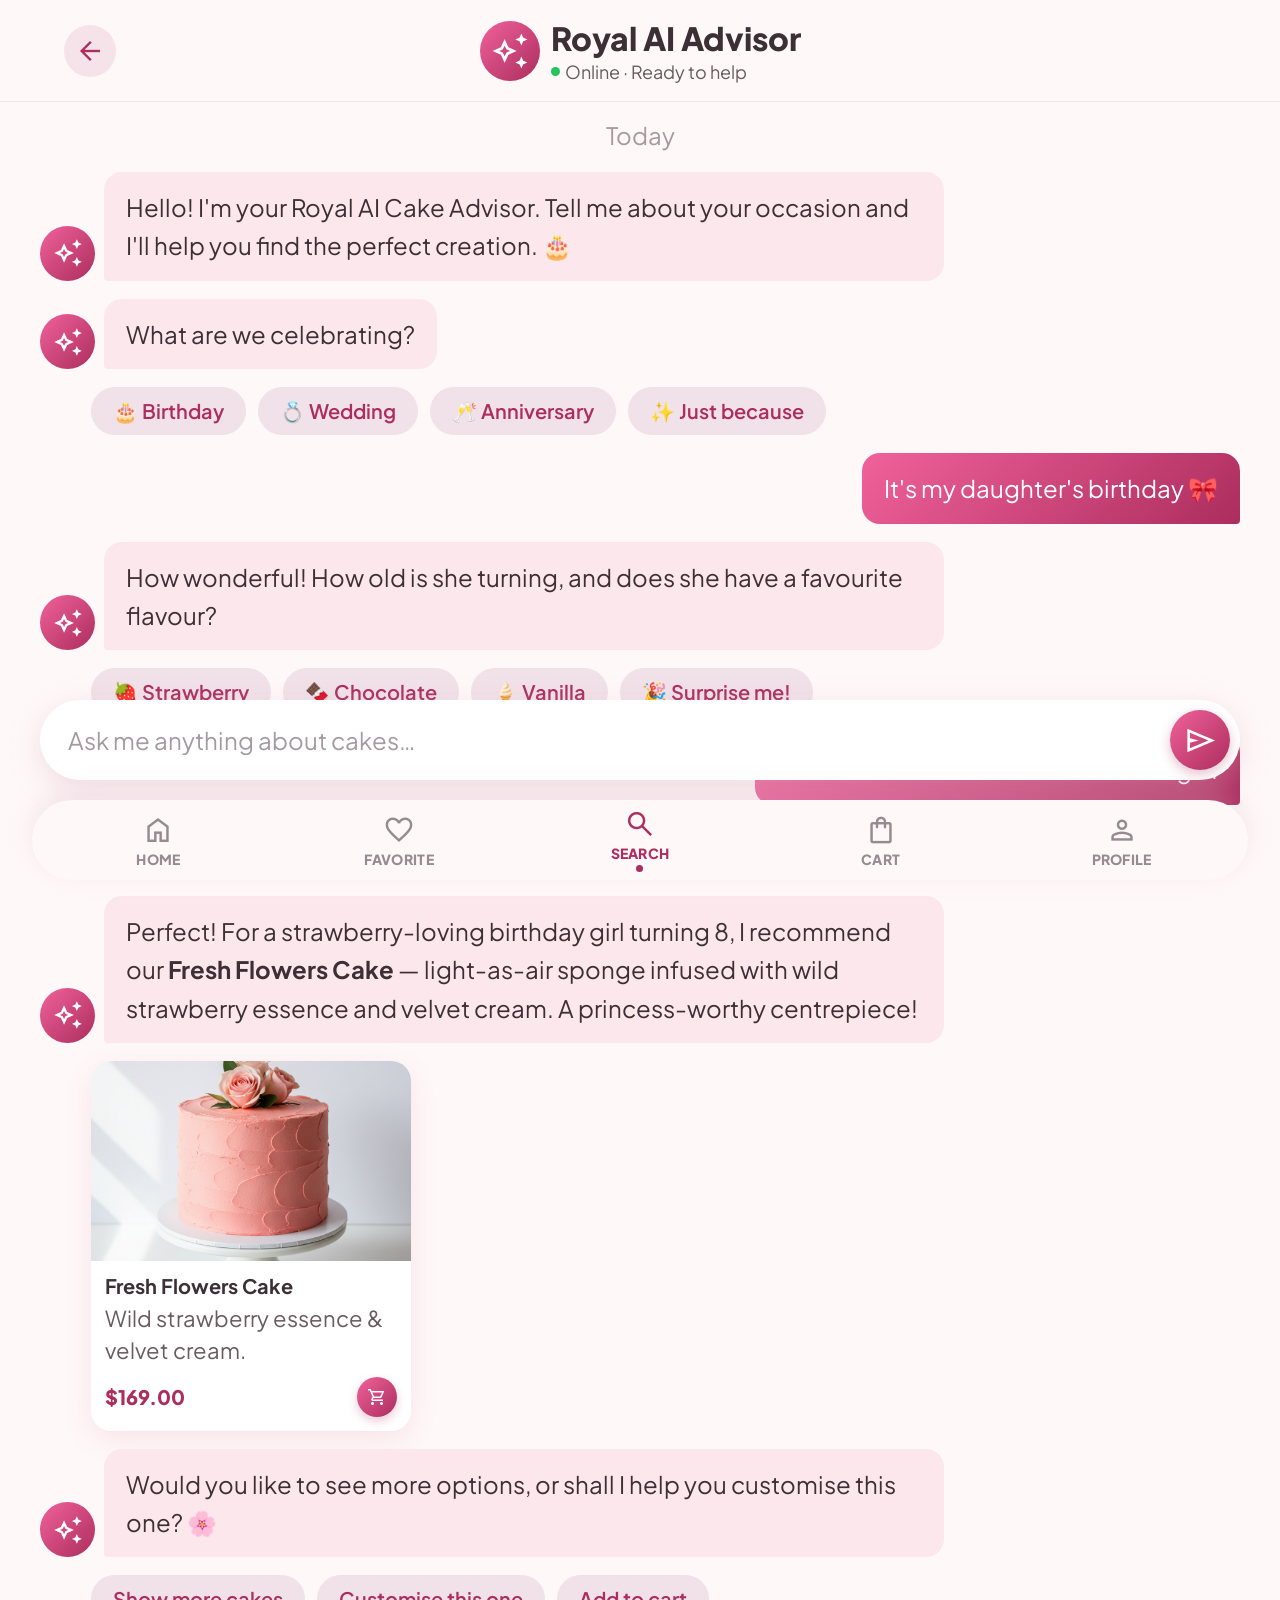
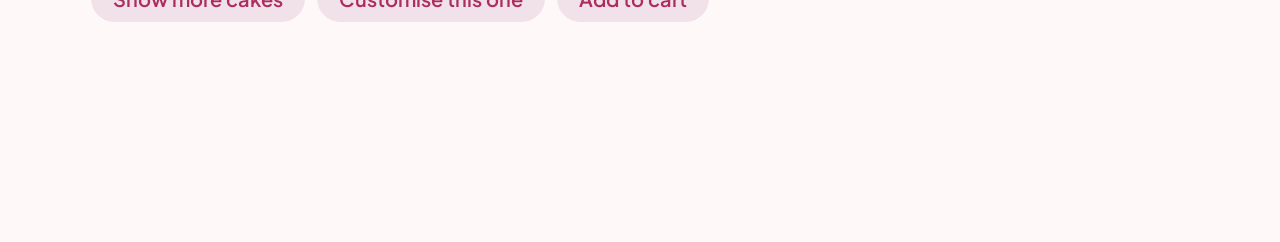
==== AIpage.html @ c8ddb8d3 "AI-page-end" ====
<!DOCTYPE html>
<html lang="en">

<head>
    <meta charset="UTF-8">
    <meta name="viewport" content="width=device-width, initial-scale=1.0">
    <title>AI Cake Advisor – The Cupcake Princess</title>
    <link rel="preconnect" href="https://fonts.googleapis.com">
    <link rel="preconnect" href="https://fonts.gstatic.com" crossorigin>
    <link
        href="https://fonts.googleapis.com/css2?family=Plus+Jakarta+Sans:ital,wght@0,200..800;1,200..800&family=Roboto:ital,wght@0,100..900;1,100..900&display=swap"
        rel="stylesheet">
    <link rel="stylesheet"
        href="https://fonts.googleapis.com/css2?family=Material+Symbols+Outlined:opsz,wght,FILL,GRAD@24,400,0..1,0" />
    <link rel="stylesheet" href="ai-page.css">
    <script src="ai-page.js"></script>
</head>

<body>

    <!-- Header -->
    <div class="ai-header">
        <a href="search-page.html" class="ai-back-btn">
            <span class="material-symbols-outlined">arrow_back</span>
        </a>

        <div class="ai-header-center">
            <div class="ai-header-avatar">
                <span class="material-symbols-outlined">auto_awesome</span>
            </div>
            <div class="ai-header-info">
                <h1>Royal AI Advisor</h1>
                <p><span class="online-dot"></span>Online · Ready to help</p>
            </div>
        </div>

        <div class="ai-header-right"></div>
    </div>

    <!-- Chat Area -->
    <div class="chat-area" id="chatArea">

        <p class="chat-timestamp">Today</p>

        <!-- AI: Greeting -->
        <div class="message ai-message">
            <div class="msg-avatar">
                <span class="material-symbols-outlined">auto_awesome</span>
            </div>
            <div class="message-bubble ai-bubble">
                Hello! I'm your Royal AI Cake Advisor. Tell me about your occasion and I'll help you find the perfect
                creation. 🎂
            </div>
        </div>

        <!-- AI: Occasion question -->
        <div class="message ai-message">
            <div class="msg-avatar">
                <span class="material-symbols-outlined">auto_awesome</span>
            </div>
            <div class="message-bubble ai-bubble">
                What are we celebrating?
            </div>
        </div>

        <!-- Occasion chips -->
        <div class="suggestion-chips">
            <button class="chip" type="button">🎂 Birthday</button>
            <button class="chip" type="button">💍 Wedding</button>
            <button class="chip" type="button">🥂 Anniversary</button>
            <button class="chip" type="button">✨ Just because</button>
        </div>

        <!-- User: reply -->
        <div class="message user-message">
            <div class="message-bubble user-bubble">
                It's my daughter's birthday 🎀
            </div>
        </div>

        <!-- AI: follow-up -->
        <div class="message ai-message">
            <div class="msg-avatar">
                <span class="material-symbols-outlined">auto_awesome</span>
            </div>
            <div class="message-bubble ai-bubble">
                How wonderful! How old is she turning, and does she have a favourite flavour?
            </div>
        </div>

        <!-- Flavour chips -->
        <div class="suggestion-chips">
            <button class="chip" type="button">🍓 Strawberry</button>
            <button class="chip" type="button">🍫 Chocolate</button>
            <button class="chip" type="button">🍦 Vanilla</button>
            <button class="chip" type="button">🎉 Surprise me!</button>
        </div>

        <!-- User: reply -->
        <div class="message user-message">
            <div class="message-bubble user-bubble">
                She loves strawberries! She's turning 8.
            </div>
        </div>

        <!-- AI: typing indicator -->
        <div class="typing-wrap">
            <div class="msg-avatar">
                <span class="material-symbols-outlined">auto_awesome</span>
            </div>
            <div class="typing-bubble">
                <span class="typing-dot"></span>
                <span class="typing-dot"></span>
                <span class="typing-dot"></span>
            </div>
        </div>

        <!-- AI: recommendation text -->
        <div class="message ai-message">
            <div class="msg-avatar">
                <span class="material-symbols-outlined">auto_awesome</span>
            </div>
            <div class="message-bubble ai-bubble">
                Perfect! For a strawberry-loving birthday girl turning 8, I recommend our <strong>Fresh Flowers
                    Cake</strong> — light-as-air sponge infused with wild strawberry essence and velvet cream. A
                princess-worthy centrepiece!
            </div>
        </div>

        <!-- Product recommendation card -->
        <div class="rec-wrap">
            <a href="#" class="product-rec">
                <img src="Image/Fresh Flowers Cake.png" alt="Fresh Flowers Cake">
                <div class="product-rec-info">
                    <h3>Fresh Flowers Cake</h3>
                    <p>Wild strawberry essence & velvet cream.</p>
                    <div class="product-rec-footer">
                        <span class="product-rec-price">$169.00</span>
                        <button class="rec-add-btn" type="button" onclick="event.preventDefault()">
                            <span class="material-symbols-outlined">shopping_cart</span>
                        </button>
                    </div>
                </div>
            </a>
        </div>

        <!-- AI: close -->
        <div class="message ai-message">
            <div class="msg-avatar">
                <span class="material-symbols-outlined">auto_awesome</span>
            </div>
            <div class="message-bubble ai-bubble">
                Would you like to see more options, or shall I help you customise this one? 🌸
            </div>
        </div>

        <!-- More options chips -->
        <div class="suggestion-chips">
            <button class="chip" type="button">Show more cakes</button>
            <button class="chip" type="button">Customise this one</button>
            <button class="chip" type="button">Add to cart</button>
        </div>

    </div>

    <!-- Chat Input Bar -->
    <div class="chat-input-wrap">
        <div class="chat-input-bar">
            <input type="text" id="chatInput" placeholder="Ask me anything about cakes…">
            <button class="send-btn" type="button" id="sendBtn">
                <span class="material-symbols-outlined">send</span>
            </button>
        </div>
    </div>

    <!-- Bottom Nav -->
    <nav class="bottom_bar">
        <a href="homepage.html" class="bottom-bar-item interactive-bar">
            <span class="material-symbols-outlined">home</span>
            <p>HOME</p>
        </a>

        <a href="fav-page.html" class="bottom-bar-item interactive-bar">
            <span class="material-symbols-outlined">favorite</span>
            <p>FAVORITE</p>
        </a>

        <a href="search-page.html" class="bottom-bar-item interactive-bar active">
            <span class="material-symbols-outlined">search</span>
            <p>SEARCH</p>
            <span class="bar-dot"></span>
        </a>

        <a href="cart-page.html" class="bottom-bar-item interactive-bar">
            <span class="material-symbols-outlined">shopping_bag</span>
            <p>CART</p>
        </a>

        <a href="pro.html" class="bottom-bar-item interactive-bar">
            <span class="material-symbols-outlined">person</span>
            <p>PROFILE</p>
        </a>
    </nav>

</body>

</html>
---- ai-page.css ----
:root {
    --bg-main: #FFF8F8;
    --pink-main: #AC2D5E;
    --pink-bright: #f0629a;
    --text-dark: #3C2F35;
    --text-muted: #6A5B61;
    --nav-muted: #968b90;
    --font-main: "Plus Jakarta Sans", sans-serif;
    --font-title: "Segoe UI", Tahoma, Geneva, Verdana, sans-serif;
}

* {
    box-sizing: border-box;
}

html,
body {
    width: 100%;
    margin: 0;
    padding: 0;
    overflow-x: hidden;
    background-color: var(--bg-main);
    font-family: var(--font-main);
}

/* ============================= */
/* HEADER */
/* ============================= */

.ai-header {
    position: fixed;
    top: 0;
    left: 0;
    right: 0;
    z-index: 100;
    background-color: #FFF8F8;
    padding: 14px 20px;
    display: flex;
    align-items: center;
    justify-content: space-between;
    border-bottom: 1.5px solid #F6E3EA;
}

.ai-back-btn {
    width: 38px;
    height: 38px;
    border-radius: 50%;
    background-color: #F6E3EA;
    display: flex;
    align-items: center;
    justify-content: center;
    text-decoration: none;
    flex-shrink: 0;
    transition: background-color 0.18s ease;
}

.ai-back-btn:hover {
    background-color: #ecd4de;
}

.ai-back-btn .material-symbols-outlined {
    font-size: 20px;
    color: #AC2D5E;
}

.ai-header-center {
    display: flex;
    align-items: center;
    gap: 11px;
}

.ai-header-avatar {
    width: 40px;
    height: 40px;
    border-radius: 50%;
    background: linear-gradient(135deg, #f0629a, #AC2D5E);
    display: flex;
    align-items: center;
    justify-content: center;
    flex-shrink: 0;
}

.ai-header-avatar .material-symbols-outlined {
    font-size: 20px;
    color: white;
}

.ai-header-info h1 {
    margin: 0;
    font-size: 15px;
    font-weight: 800;
    color: #3C2F35;
    font-family: var(--font-main);
}

.ai-header-info p {
    margin: 2px 0 0;
    font-size: 11px;
    color: #6A5B61;
    display: flex;
    align-items: center;
    gap: 5px;
}

.online-dot {
    width: 7px;
    height: 7px;
    border-radius: 50%;
    background-color: #22c55e;
    flex-shrink: 0;
    display: inline-block;
}

.ai-header-right {
    width: 38px;
}

/* ============================= */
/* CHAT AREA */
/* ============================= */

.chat-area {
    padding: 92px 18px 220px;
    display: flex;
    flex-direction: column;
    gap: 14px;
}

.message {
    display: flex;
    align-items: flex-end;
    gap: 9px;
}

.ai-message {
    justify-content: flex-start;
}

.user-message {
    justify-content: flex-end;
}

.msg-avatar {
    width: 30px;
    height: 30px;
    border-radius: 50%;
    background: linear-gradient(135deg, #f0629a, #AC2D5E);
    display: flex;
    align-items: center;
    justify-content: center;
    flex-shrink: 0;
    align-self: flex-end;
}

.msg-avatar .material-symbols-outlined {
    font-size: 15px;
    color: white;
}

.message-bubble {
    max-width: 76%;
    padding: 12px 16px;
    font-size: 14px;
    line-height: 1.6;
}

.ai-bubble {
    background-color: #fbe7ec;
    color: #3C2F35;
    border-radius: 18px 18px 18px 4px;
}

.user-bubble {
    background: linear-gradient(135deg, #f0629a, #AC2D5E);
    color: white;
    border-radius: 18px 18px 4px 18px;
}

/* ============================= */
/* SUGGESTION CHIPS */
/* ============================= */

.suggestion-chips {
    display: flex;
    flex-wrap: wrap;
    gap: 9px;
    padding-left: 39px;
}

.chip {
    border: none;
    cursor: pointer;
    background-color: #F1E1E8;
    color: #AC2D5E;
    border-radius: 999px;
    padding: 8px 16px;
    font-size: 13px;
    font-weight: 600;
    font-family: var(--font-main);
    transition: background-color 0.18s ease, transform 0.18s ease;
}

.chip:hover {
    background-color: #e8d0da;
    transform: translateY(-1px);
}

.chip:active {
    transform: scale(0.96);
}

/* ============================= */
/* TIMESTAMP */
/* ============================= */

.chat-timestamp {
    text-align: center;
    font-size: 11px;
    color: #a49aa0;
    margin: 4px 0;
}

/* ============================= */
/* PRODUCT RECOMMENDATION CARD */
/* ============================= */

.rec-wrap {
    padding-left: 39px;
}

.product-rec {
    background-color: white;
    border-radius: 20px;
    overflow: hidden;
    box-shadow: 0 8px 28px rgba(172, 45, 94, 0.1);
    text-decoration: none;
    color: inherit;
    display: block;
    max-width: 240px;
    transition: transform 0.2s ease, box-shadow 0.2s ease;
}

.product-rec:hover {
    transform: translateY(-3px);
    box-shadow: 0 14px 36px rgba(172, 45, 94, 0.16);
}

.product-rec img {
    width: 100%;
    height: 150px;
    object-fit: cover;
    display: block;
}

.product-rec-info {
    padding: 12px 14px 14px;
}

.product-rec-info h3 {
    margin: 0 0 5px;
    font-size: 14px;
    font-weight: 700;
    color: #3C2F35;
    font-family: var(--font-main);
}

.product-rec-info p {
    margin: 0 0 10px;
    font-size: 12px;
    color: #6A5B61;
    line-height: 1.45;
}

.product-rec-footer {
    display: flex;
    align-items: center;
    justify-content: space-between;
}

.product-rec-price {
    color: #AC2D5E;
    font-size: 16px;
    font-weight: 800;
    font-family: var(--font-main);
}

.rec-add-btn {
    width: 32px;
    height: 32px;
    border-radius: 50%;
    border: none;
    background: linear-gradient(135deg, #f0629a, #AC2D5E);
    cursor: pointer;
    display: flex;
    align-items: center;
    justify-content: center;
    box-shadow: 0 4px 10px rgba(172, 45, 94, 0.25);
}

.rec-add-btn .material-symbols-outlined {
    font-size: 16px;
    color: white;
}

/* ============================= */
/* TYPING INDICATOR */
/* ============================= */

.typing-wrap {
    display: flex;
    align-items: flex-end;
    gap: 9px;
}

.typing-bubble {
    background-color: #fbe7ec;
    border-radius: 18px 18px 18px 4px;
    padding: 14px 18px;
    display: flex;
    align-items: center;
    gap: 5px;
}

.typing-dot {
    width: 7px;
    height: 7px;
    border-radius: 50%;
    background-color: #AC2D5E;
    opacity: 0.5;
    animation: typingBounce 1.3s infinite ease-in-out;
}

.typing-dot:nth-child(2) {
    animation-delay: 0.18s;
}

.typing-dot:nth-child(3) {
    animation-delay: 0.36s;
}

@keyframes typingBounce {

    0%,
    60%,
    100% {
        transform: translateY(0);
        opacity: 0.5;
    }

    30% {
        transform: translateY(-5px);
        opacity: 1;
    }
}

/* ============================= */
/* CHAT INPUT BAR */
/* ============================= */

.chat-input-wrap {
    position: fixed;
    bottom: 96px;
    left: 0;
    right: 0;
    padding: 0 18px;
    z-index: 500;
}

.chat-input-bar {
    background-color: white;
    border-radius: 50px;
    box-shadow: 0 8px 28px rgba(217, 179, 196, 0.38);
    display: flex;
    align-items: center;
    padding: 7px 7px 7px 18px;
    gap: 10px;
}

.chat-input-bar input {
    flex: 1;
    border: none;
    outline: none;
    background: transparent;
    font-size: 14px;
    font-family: var(--font-main);
    color: #3C2F35;
}

.chat-input-bar input::placeholder {
    color: #a49aa0;
}

.send-btn {
    width: 38px;
    height: 38px;
    border-radius: 50%;
    border: none;
    background: linear-gradient(135deg, #f0629a, #AC2D5E);
    cursor: pointer;
    display: flex;
    align-items: center;
    justify-content: center;
    flex-shrink: 0;
    box-shadow: 0 4px 12px rgba(172, 45, 94, 0.3);
    transition: transform 0.18s ease;
}

.send-btn:hover {
    transform: scale(1.08);
}

.send-btn:active {
    transform: scale(0.92);
}

.send-btn .material-symbols-outlined {
    font-size: 18px;
    color: white;
}

/* ============================= */
/* BOTTOM NAV */
/* ============================= */

.bottom_bar {
    position: fixed;
    left: 50%;
    bottom: 20px;
    transform: translateX(-50%);
    width: 95%;
    height: 64px;
    background-color: #FFF8F8;
    border-radius: 60px;
    box-shadow: 0 -8px 24px rgba(217, 179, 196, 0.28);
    display: flex;
    justify-content: space-around;
    align-items: center;
    padding: 6px;
    z-index: 1000;
}

.bottom-bar-item {
    flex: 1;
    min-width: 0;
    border: none;
    background: transparent;
    cursor: pointer;
    text-decoration: none;
    display: flex;
    flex-direction: column;
    align-items: center;
    justify-content: center;
    position: relative;
}

.bottom-bar-item .material-symbols-outlined {
    font-size: 22px;
    color: #968b90;
    line-height: 1;
}

.bottom-bar-item p {
    margin: 4px 0 0;
    font-size: 8px;
    font-weight: 800;
    letter-spacing: 0.3px;
    color: #968b90;
    white-space: nowrap;
    line-height: 1;
}

.bar-dot {
    width: 4px;
    height: 4px;
    border-radius: 50%;
    background-color: #AC2D5E;
    display: block;
    margin-top: 4px;
}

.interactive-bar {
    transition: all 0.18s ease;
    text-decoration: none;
}

.interactive-bar:hover {
    transform: translateY(-1px);
}

.interactive-bar:active {
    transform: scale(0.96);
}

.bottom-bar-item.active .material-symbols-outlined,
.bottom-bar-item.active p {
    color: #AC2D5E;
}

/* ============================= */
/* DESKTOP */
/* ============================= */

@media (min-width: 1000px) {
    .ai-header {
        padding: 18px 5%;
    }

    .ai-back-btn {
        width: 52px;
        height: 52px;
    }

    .ai-back-btn .material-symbols-outlined {
        font-size: 30px;
    }

    .ai-header-avatar {
        width: 60px;
        height: 60px;
    }

    .ai-header-avatar .material-symbols-outlined {
        font-size: 38px;
    }

    .ai-header-info h1 {
        font-size: 32px;
    }

    .ai-header-info p {
        font-size: 18px;
    }

    .online-dot {
        width: 9px;
        height: 9px;
    }

    .ai-header-right {
        width: 52px;
    }

    .chat-area {
        max-width: 1440px;
        margin: 0 auto;
        padding: 116px 40px 220px;
        gap: 18px;
    }

    .msg-avatar {
        width: 55px;
        height: 55px;
    }

    .msg-avatar .material-symbols-outlined {
        font-size: 30px;
    }

    .message-bubble {
        font-size: 24px;
        padding: 16px 22px;
        max-width: 70%;
    }

    .suggestion-chips {
        padding-left: 51px;
        gap: 12px;
    }

    .chip {
        font-size: 20px;
        padding: 11px 22px;
    }

    .rec-wrap {
        padding-left: 51px;
    }

    .product-rec {
        max-width: 320px;
    }

    .product-rec img {
        height: 200px;
    }

    .product-rec-info h3 {
        font-size: 20px;
    }

    .product-rec-info p {
        font-size: 22px;
    }

    .product-rec-price {
        font-size: 20px;
    }

    .rec-add-btn {
        width: 40px;
        height: 40px;
    }

    .rec-add-btn .material-symbols-outlined {
        font-size: 20px;
    }

    .chat-timestamp {
        font-size: 24px;
    }

    .chat-input-wrap {
        bottom: 120px;
        max-width: 1400px;
        left: 50%;
        right: auto;
        transform: translateX(-50%);
        width: 100%;
        padding: 0 40px;
    }

    .chat-input-bar {
        padding: 10px 10px 10px 26px;
    }

    .chat-input-bar input {
        font-size: 24px;
    }

    .send-btn {
        width: 60px;
        height: 60px;
    }

    .send-btn .material-symbols-outlined {
        font-size: 35px;
    }

    .bottom_bar {
        height: 80px;
    }

    .bottom-bar-item .material-symbols-outlined {
        font-size: 32px;
    }

    .bottom-bar-item p {
        font-size: 14px;
        margin-top: 6px;
    }

    .bar-dot {
        width: 7px;
        height: 7px;
        margin-top: 5px;
    }
}
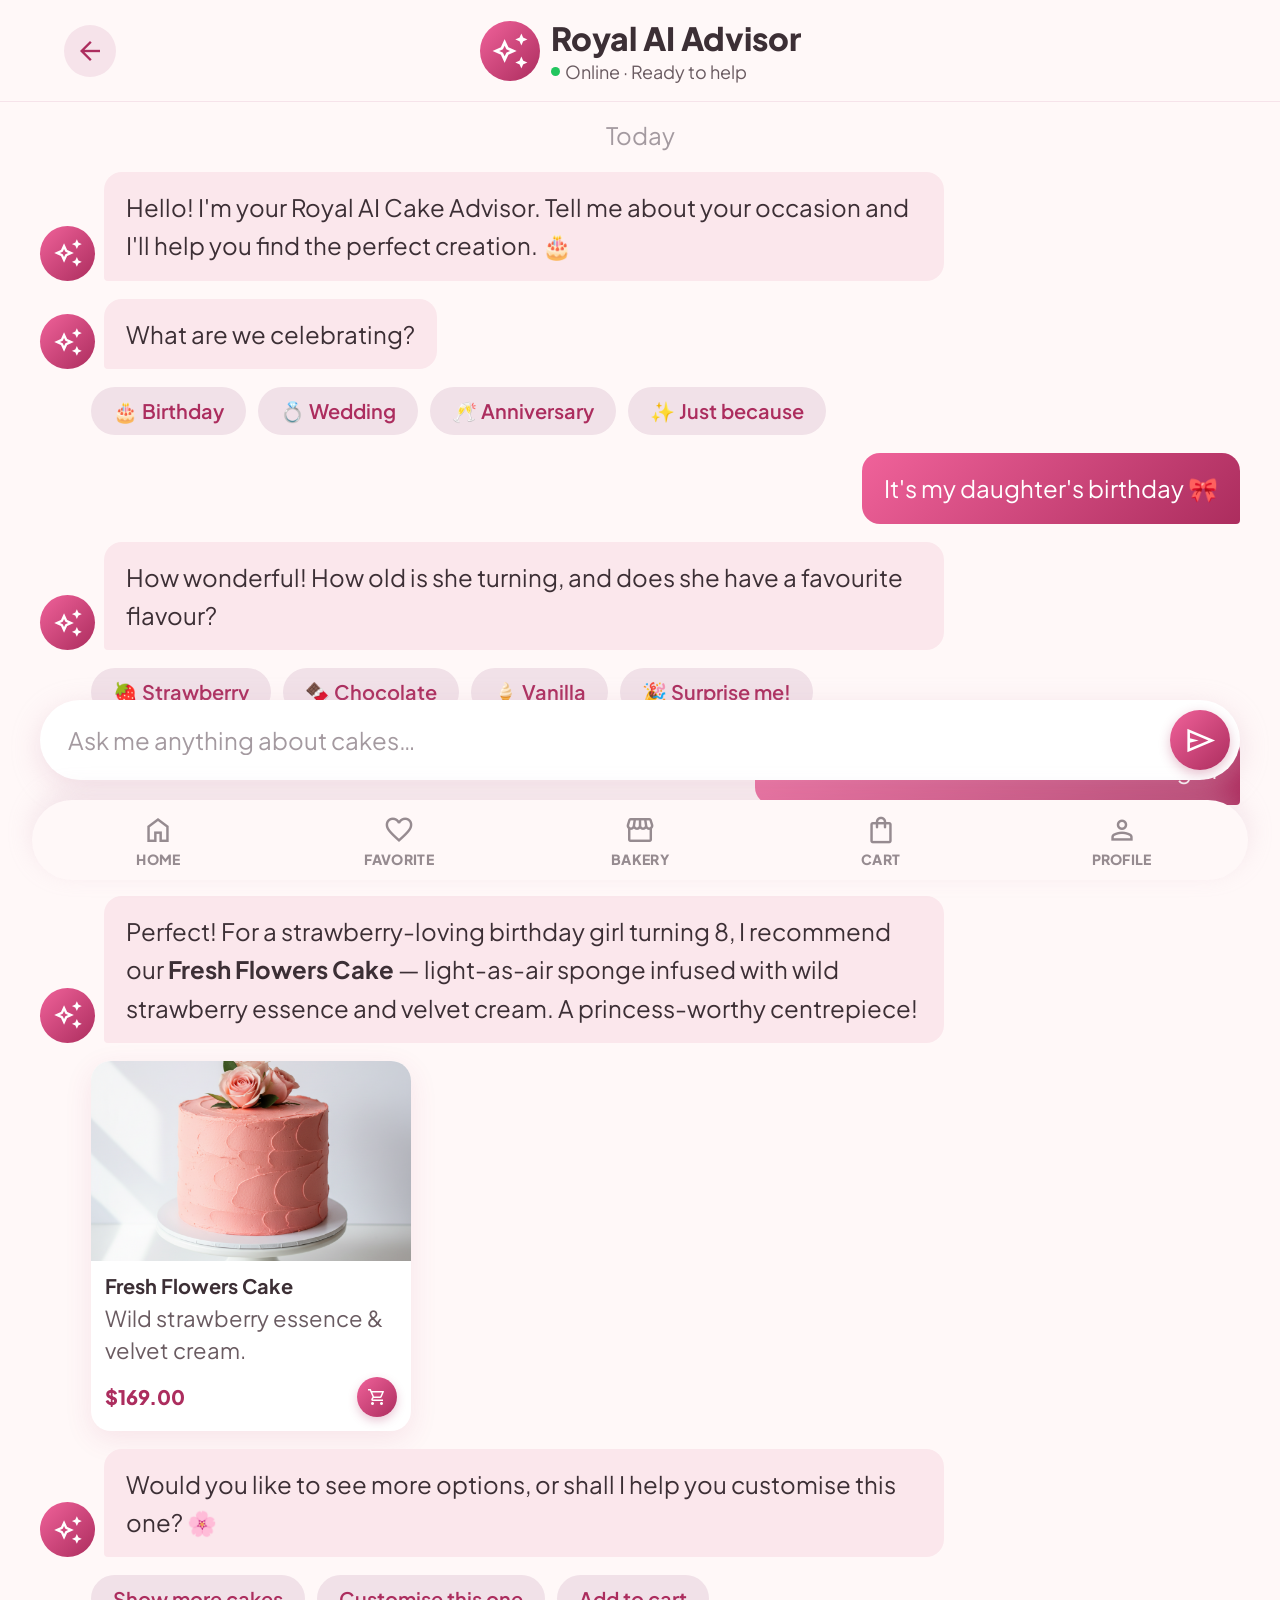
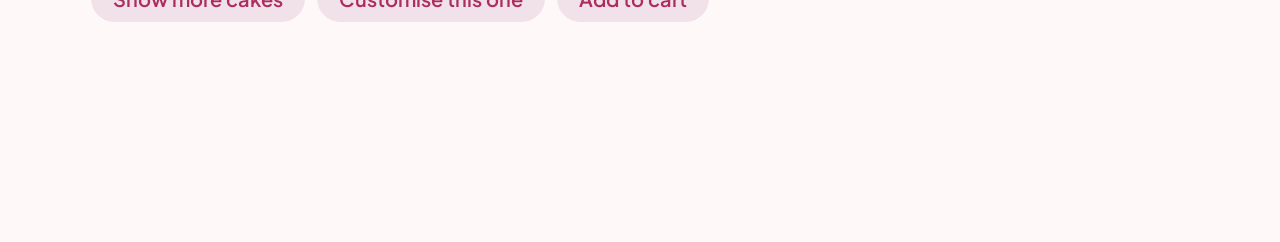
==== commit e274d68a: "productlist(html&css)" ====
--- a/AIpage.html
+++ b/AIpage.html
@@ -185,10 +185,9 @@
             <p>FAVORITE</p>
         </a>
 
-        <a href="search-page.html" class="bottom-bar-item interactive-bar active">
-            <span class="material-symbols-outlined">search</span>
-            <p>SEARCH</p>
-            <span class="bar-dot"></span>
+        <a href="productlist.html" class="bottom-bar-item interactive-bar">
+            <span class="material-symbols-outlined">storefront</span>
+            <p>BAKERY</p>
         </a>
 
         <a href="cart-page.html" class="bottom-bar-item interactive-bar">
--- a/ai-page.css
+++ b/ai-page.css
@@ -51,7 +51,6 @@
     justify-content: center;
     text-decoration: none;
     flex-shrink: 0;
-    transition: background-color 0.18s ease;
 }
 
 .ai-back-btn:hover {
@@ -77,7 +76,6 @@
     display: flex;
     align-items: center;
     justify-content: center;
-    flex-shrink: 0;
 }
 
 .ai-header-avatar .material-symbols-outlined {
@@ -353,9 +351,6 @@
     }
 }
 
-/* ============================= */
-/* CHAT INPUT BAR */
-/* ============================= */
 
 .chat-input-wrap {
     position: fixed;
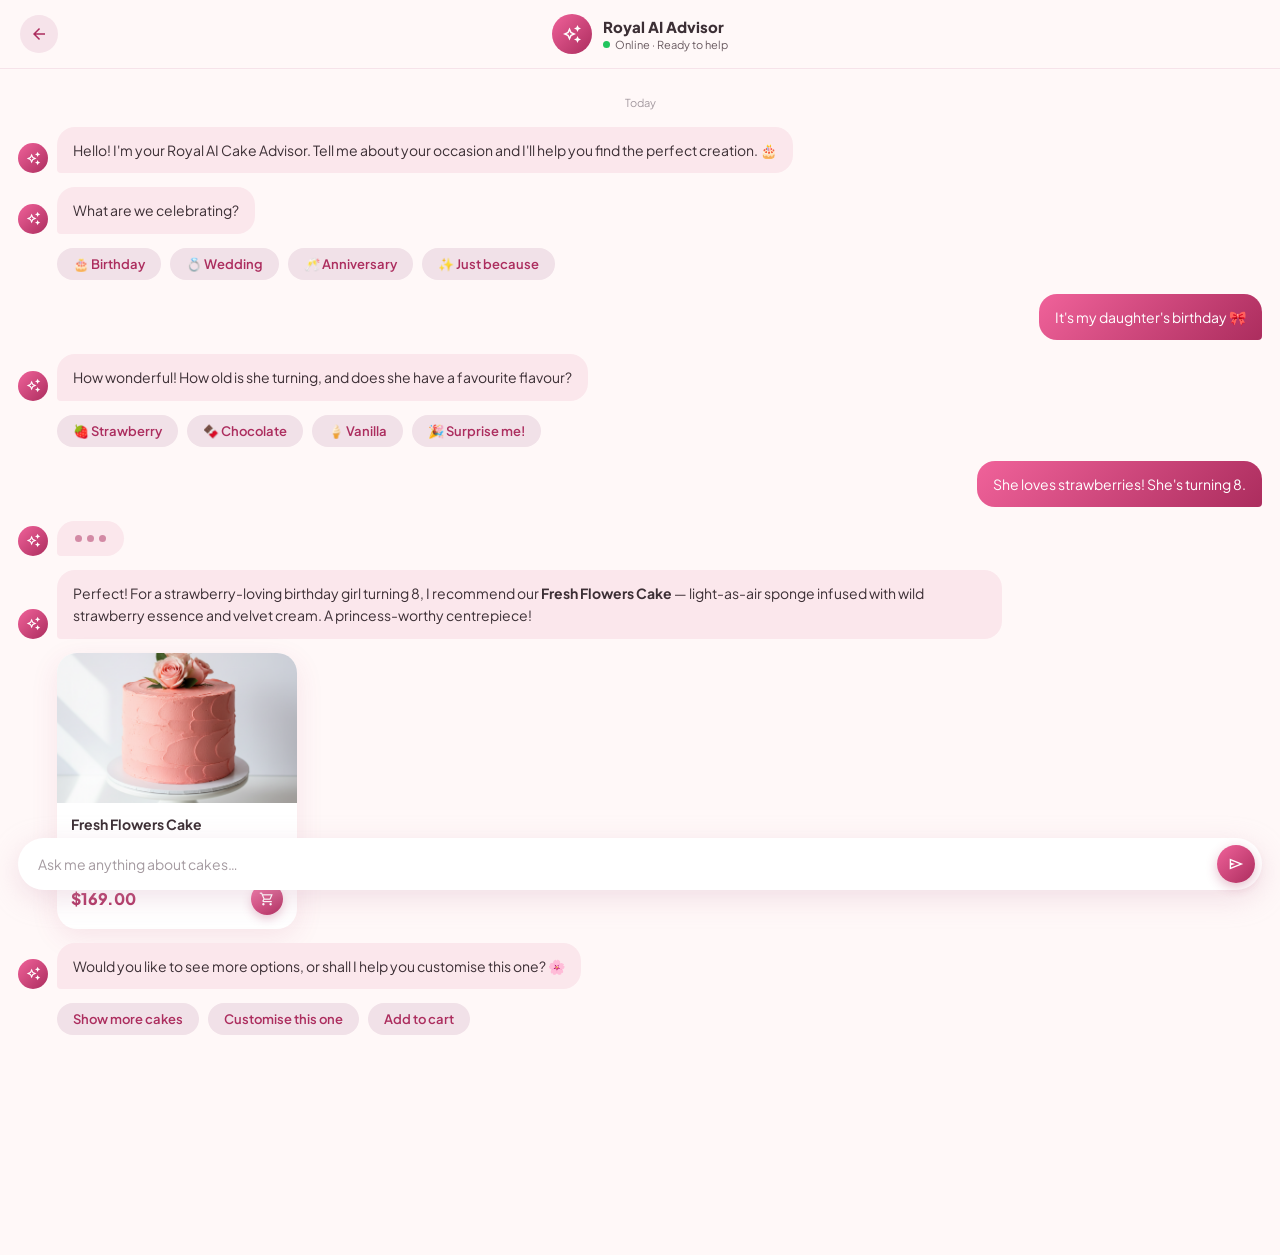
==== commit 7c902fad: "fix-desktop-search" ====
--- a/AIpage.html
+++ b/AIpage.html
@@ -173,34 +173,6 @@
         </div>
     </div>
 
-    <!-- Bottom Nav -->
-    <nav class="bottom_bar">
-        <a href="homepage.html" class="bottom-bar-item interactive-bar">
-            <span class="material-symbols-outlined">home</span>
-            <p>HOME</p>
-        </a>
-
-        <a href="fav-page.html" class="bottom-bar-item interactive-bar">
-            <span class="material-symbols-outlined">favorite</span>
-            <p>FAVORITE</p>
-        </a>
-
-        <a href="productlist.html" class="bottom-bar-item interactive-bar">
-            <span class="material-symbols-outlined">storefront</span>
-            <p>BAKERY</p>
-        </a>
-
-        <a href="cart-page.html" class="bottom-bar-item interactive-bar">
-            <span class="material-symbols-outlined">shopping_bag</span>
-            <p>CART</p>
-        </a>
-
-        <a href="pro.html" class="bottom-bar-item interactive-bar">
-            <span class="material-symbols-outlined">person</span>
-            <p>PROFILE</p>
-        </a>
-    </nav>
-
 </body>
 
 </html>
--- a/ai-page.css
+++ b/ai-page.css
@@ -354,7 +354,7 @@
 
 .chat-input-wrap {
     position: fixed;
-    bottom: 96px;
+    bottom: 10px;
     left: 0;
     right: 0;
     padding: 0 18px;
@@ -411,242 +411,4 @@
 .send-btn .material-symbols-outlined {
     font-size: 18px;
     color: white;
-}
-
-/* ============================= */
-/* BOTTOM NAV */
-/* ============================= */
-
-.bottom_bar {
-    position: fixed;
-    left: 50%;
-    bottom: 20px;
-    transform: translateX(-50%);
-    width: 95%;
-    height: 64px;
-    background-color: #FFF8F8;
-    border-radius: 60px;
-    box-shadow: 0 -8px 24px rgba(217, 179, 196, 0.28);
-    display: flex;
-    justify-content: space-around;
-    align-items: center;
-    padding: 6px;
-    z-index: 1000;
-}
-
-.bottom-bar-item {
-    flex: 1;
-    min-width: 0;
-    border: none;
-    background: transparent;
-    cursor: pointer;
-    text-decoration: none;
-    display: flex;
-    flex-direction: column;
-    align-items: center;
-    justify-content: center;
-    position: relative;
-}
-
-.bottom-bar-item .material-symbols-outlined {
-    font-size: 22px;
-    color: #968b90;
-    line-height: 1;
-}
-
-.bottom-bar-item p {
-    margin: 4px 0 0;
-    font-size: 8px;
-    font-weight: 800;
-    letter-spacing: 0.3px;
-    color: #968b90;
-    white-space: nowrap;
-    line-height: 1;
-}
-
-.bar-dot {
-    width: 4px;
-    height: 4px;
-    border-radius: 50%;
-    background-color: #AC2D5E;
-    display: block;
-    margin-top: 4px;
-}
-
-.interactive-bar {
-    transition: all 0.18s ease;
-    text-decoration: none;
-}
-
-.interactive-bar:hover {
-    transform: translateY(-1px);
-}
-
-.interactive-bar:active {
-    transform: scale(0.96);
-}
-
-.bottom-bar-item.active .material-symbols-outlined,
-.bottom-bar-item.active p {
-    color: #AC2D5E;
-}
-
-/* ============================= */
-/* DESKTOP */
-/* ============================= */
-
-@media (min-width: 1000px) {
-    .ai-header {
-        padding: 18px 5%;
-    }
-
-    .ai-back-btn {
-        width: 52px;
-        height: 52px;
-    }
-
-    .ai-back-btn .material-symbols-outlined {
-        font-size: 30px;
-    }
-
-    .ai-header-avatar {
-        width: 60px;
-        height: 60px;
-    }
-
-    .ai-header-avatar .material-symbols-outlined {
-        font-size: 38px;
-    }
-
-    .ai-header-info h1 {
-        font-size: 32px;
-    }
-
-    .ai-header-info p {
-        font-size: 18px;
-    }
-
-    .online-dot {
-        width: 9px;
-        height: 9px;
-    }
-
-    .ai-header-right {
-        width: 52px;
-    }
-
-    .chat-area {
-        max-width: 1440px;
-        margin: 0 auto;
-        padding: 116px 40px 220px;
-        gap: 18px;
-    }
-
-    .msg-avatar {
-        width: 55px;
-        height: 55px;
-    }
-
-    .msg-avatar .material-symbols-outlined {
-        font-size: 30px;
-    }
-
-    .message-bubble {
-        font-size: 24px;
-        padding: 16px 22px;
-        max-width: 70%;
-    }
-
-    .suggestion-chips {
-        padding-left: 51px;
-        gap: 12px;
-    }
-
-    .chip {
-        font-size: 20px;
-        padding: 11px 22px;
-    }
-
-    .rec-wrap {
-        padding-left: 51px;
-    }
-
-    .product-rec {
-        max-width: 320px;
-    }
-
-    .product-rec img {
-        height: 200px;
-    }
-
-    .product-rec-info h3 {
-        font-size: 20px;
-    }
-
-    .product-rec-info p {
-        font-size: 22px;
-    }
-
-    .product-rec-price {
-        font-size: 20px;
-    }
-
-    .rec-add-btn {
-        width: 40px;
-        height: 40px;
-    }
-
-    .rec-add-btn .material-symbols-outlined {
-        font-size: 20px;
-    }
-
-    .chat-timestamp {
-        font-size: 24px;
-    }
-
-    .chat-input-wrap {
-        bottom: 120px;
-        max-width: 1400px;
-        left: 50%;
-        right: auto;
-        transform: translateX(-50%);
-        width: 100%;
-        padding: 0 40px;
-    }
-
-    .chat-input-bar {
-        padding: 10px 10px 10px 26px;
-    }
-
-    .chat-input-bar input {
-        font-size: 24px;
-    }
-
-    .send-btn {
-        width: 60px;
-        height: 60px;
-    }
-
-    .send-btn .material-symbols-outlined {
-        font-size: 35px;
-    }
-
-    .bottom_bar {
-        height: 80px;
-    }
-
-    .bottom-bar-item .material-symbols-outlined {
-        font-size: 32px;
-    }
-
-    .bottom-bar-item p {
-        font-size: 14px;
-        margin-top: 6px;
-    }
-
-    .bar-dot {
-        width: 7px;
-        height: 7px;
-        margin-top: 5px;
-    }
 }
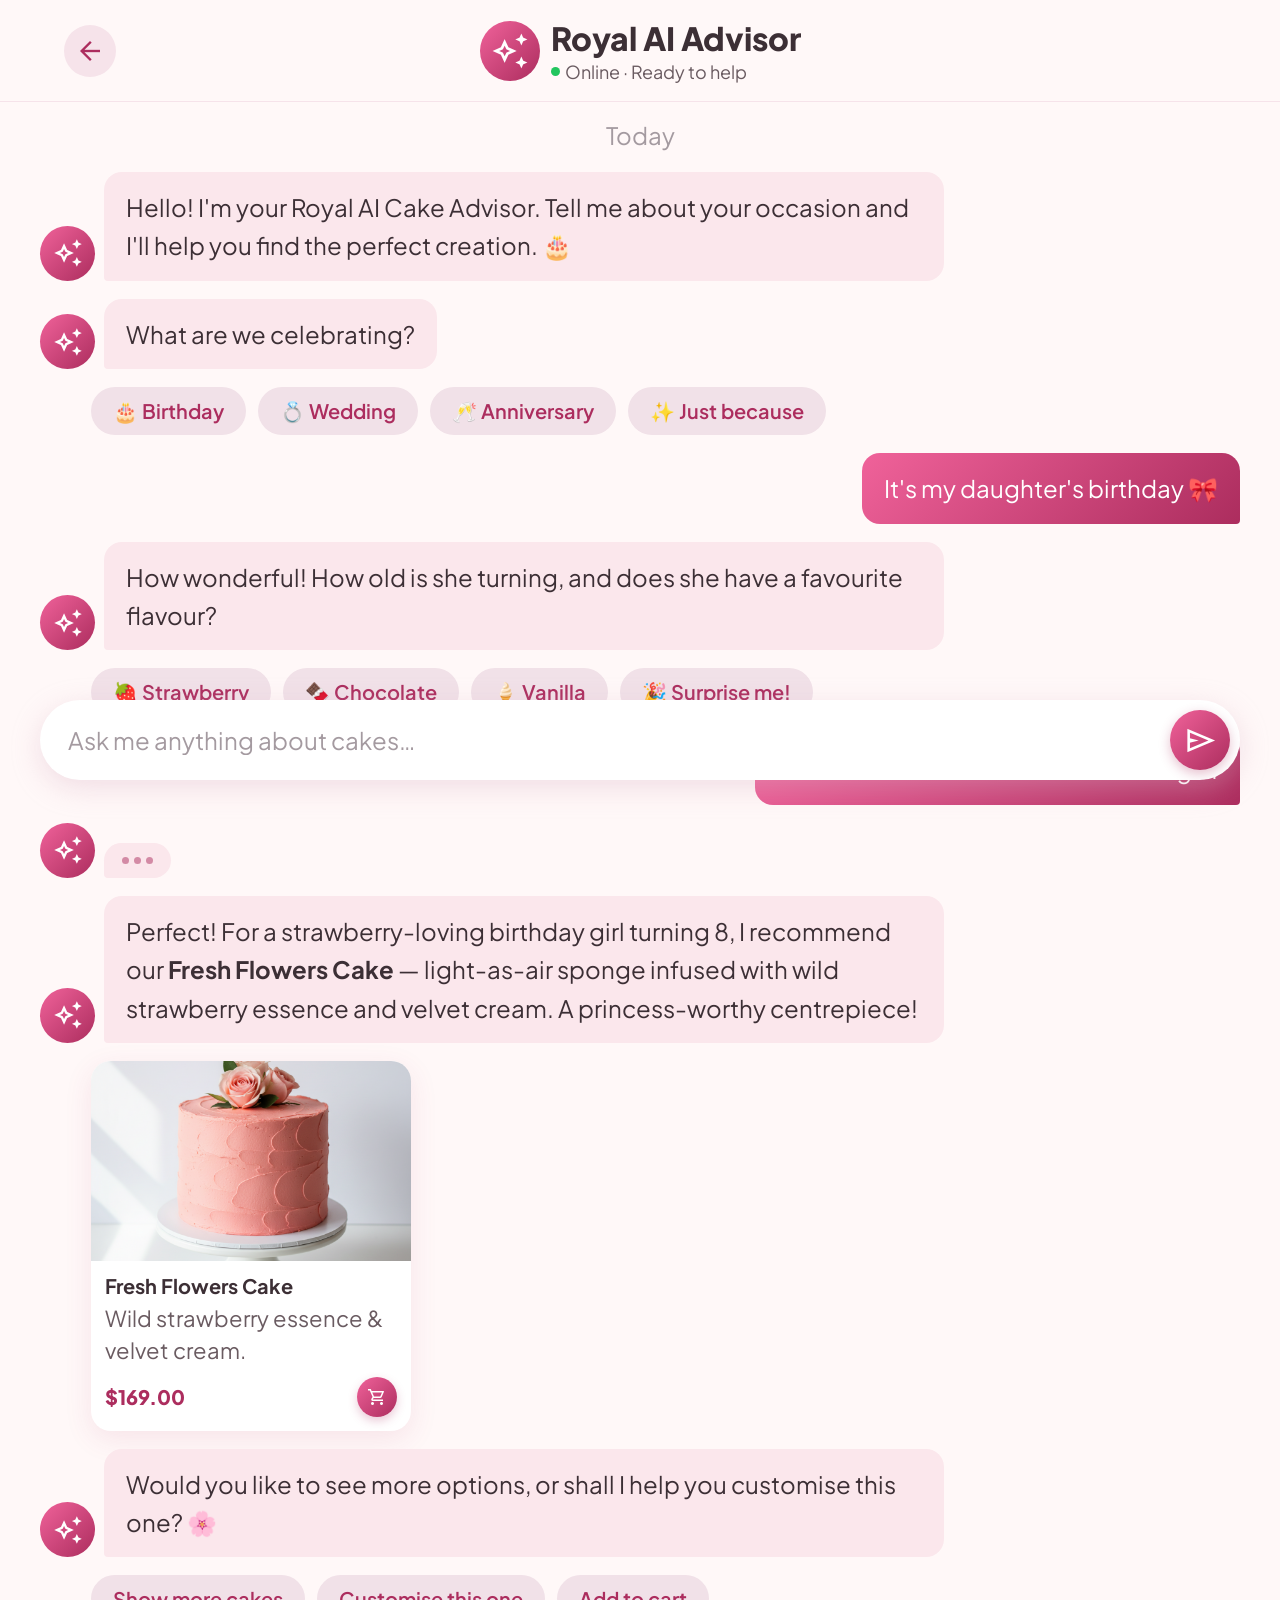
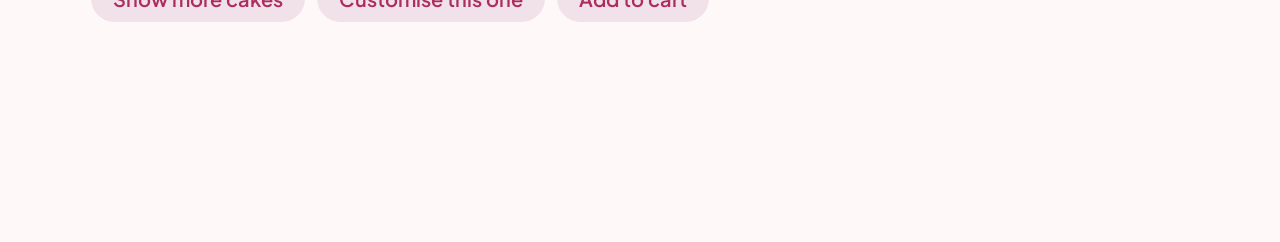
==== commit f5b3cd06: "add to cart" ====
--- a/AIpage.html
+++ b/AIpage.html
@@ -20,7 +20,7 @@
 
     <!-- Header -->
     <div class="ai-header">
-        <a href="search-page.html" class="ai-back-btn">
+        <a href="#" class="ai-back-btn" onclick="history.back(); return false;">
             <span class="material-symbols-outlined">arrow_back</span>
         </a>
 
--- a/ai-page.css
+++ b/ai-page.css
@@ -1,13 +1,4 @@
-:root {
-    --bg-main: #FFF8F8;
-    --pink-main: #AC2D5E;
-    --pink-bright: #f0629a;
-    --text-dark: #3C2F35;
-    --text-muted: #6A5B61;
-    --nav-muted: #968b90;
-    --font-main: "Plus Jakarta Sans", sans-serif;
-    --font-title: "Segoe UI", Tahoma, Geneva, Verdana, sans-serif;
-}
+@import url(variable.css);
 
 * {
     box-sizing: border-box;
@@ -33,7 +24,7 @@
     left: 0;
     right: 0;
     z-index: 100;
-    background-color: #FFF8F8;
+    background-color: var(--bg-main);
     padding: 14px 20px;
     display: flex;
     align-items: center;
@@ -59,7 +50,7 @@
 
 .ai-back-btn .material-symbols-outlined {
     font-size: 20px;
-    color: #AC2D5E;
+    color: var(--pink-main);
 }
 
 .ai-header-center {
@@ -72,7 +63,7 @@
     width: 40px;
     height: 40px;
     border-radius: 50%;
-    background: linear-gradient(135deg, #f0629a, #AC2D5E);
+    background: linear-gradient(135deg, var(--pink-bright), var(--pink-main));
     display: flex;
     align-items: center;
     justify-content: center;
@@ -87,14 +78,14 @@
     margin: 0;
     font-size: 15px;
     font-weight: 800;
-    color: #3C2F35;
+    color: var(--text-dark);
     font-family: var(--font-main);
 }
 
 .ai-header-info p {
     margin: 2px 0 0;
     font-size: 11px;
-    color: #6A5B61;
+    color: var(--text-muted);
     display: flex;
     align-items: center;
     gap: 5px;
@@ -142,7 +133,7 @@
     width: 30px;
     height: 30px;
     border-radius: 50%;
-    background: linear-gradient(135deg, #f0629a, #AC2D5E);
+    background: linear-gradient(135deg, var(--pink-bright), var(--pink-main));
     display: flex;
     align-items: center;
     justify-content: center;
@@ -163,13 +154,13 @@
 }
 
 .ai-bubble {
-    background-color: #fbe7ec;
-    color: #3C2F35;
+    background-color: var(--bg-card);
+    color: var(--text-dark);
     border-radius: 18px 18px 18px 4px;
 }
 
 .user-bubble {
-    background: linear-gradient(135deg, #f0629a, #AC2D5E);
+    background: linear-gradient(135deg, var(--pink-bright), var(--pink-main));
     color: white;
     border-radius: 18px 18px 4px 18px;
 }
@@ -189,7 +180,7 @@
     border: none;
     cursor: pointer;
     background-color: #F1E1E8;
-    color: #AC2D5E;
+    color: var(--pink-main);
     border-radius: 999px;
     padding: 8px 16px;
     font-size: 13px;
@@ -227,7 +218,7 @@
 }
 
 .product-rec {
-    background-color: white;
+    background-color: var(--white);
     border-radius: 20px;
     overflow: hidden;
     box-shadow: 0 8px 28px rgba(172, 45, 94, 0.1);
@@ -258,14 +249,14 @@
     margin: 0 0 5px;
     font-size: 14px;
     font-weight: 700;
-    color: #3C2F35;
+    color: var(--text-dark);
     font-family: var(--font-main);
 }
 
 .product-rec-info p {
     margin: 0 0 10px;
     font-size: 12px;
-    color: #6A5B61;
+    color: var(--text-muted);
     line-height: 1.45;
 }
 
@@ -276,7 +267,7 @@
 }
 
 .product-rec-price {
-    color: #AC2D5E;
+    color: var(--pink-main);
     font-size: 16px;
     font-weight: 800;
     font-family: var(--font-main);
@@ -287,7 +278,7 @@
     height: 32px;
     border-radius: 50%;
     border: none;
-    background: linear-gradient(135deg, #f0629a, #AC2D5E);
+    background: linear-gradient(135deg, var(--pink-bright), var(--pink-main));
     cursor: pointer;
     display: flex;
     align-items: center;
@@ -297,7 +288,7 @@
 
 .rec-add-btn .material-symbols-outlined {
     font-size: 16px;
-    color: white;
+    color: var(--white);
 }
 
 /* ============================= */
@@ -311,7 +302,7 @@
 }
 
 .typing-bubble {
-    background-color: #fbe7ec;
+    background-color: var(--bg-card);
     border-radius: 18px 18px 18px 4px;
     padding: 14px 18px;
     display: flex;
@@ -323,7 +314,7 @@
     width: 7px;
     height: 7px;
     border-radius: 50%;
-    background-color: #AC2D5E;
+    background-color: var(--pink-main);
     opacity: 0.5;
     animation: typingBounce 1.3s infinite ease-in-out;
 }
@@ -362,7 +353,7 @@
 }
 
 .chat-input-bar {
-    background-color: white;
+    background-color: var(--white);
     border-radius: 50px;
     box-shadow: 0 8px 28px rgba(217, 179, 196, 0.38);
     display: flex;
@@ -378,7 +369,7 @@
     background: transparent;
     font-size: 14px;
     font-family: var(--font-main);
-    color: #3C2F35;
+    color: var(--text-dark);
 }
 
 .chat-input-bar input::placeholder {
@@ -390,7 +381,7 @@
     height: 38px;
     border-radius: 50%;
     border: none;
-    background: linear-gradient(135deg, #f0629a, #AC2D5E);
+    background: linear-gradient(135deg, var(--pink-bright), var(--pink-main));
     cursor: pointer;
     display: flex;
     align-items: center;
@@ -411,4 +402,242 @@
 .send-btn .material-symbols-outlined {
     font-size: 18px;
     color: white;
+}
+
+/* ============================= */
+/* BOTTOM NAV */
+/* ============================= */
+
+.bottom_bar {
+    position: fixed;
+    left: 50%;
+    bottom: 20px;
+    transform: translateX(-50%);
+    width: 95%;
+    height: 64px;
+    background-color: #FFF8F8;
+    border-radius: 60px;
+    box-shadow: 0 -8px 24px rgba(217, 179, 196, 0.28);
+    display: flex;
+    justify-content: space-around;
+    align-items: center;
+    padding: 6px;
+    z-index: 1000;
+}
+
+.bottom-bar-item {
+    flex: 1;
+    min-width: 0;
+    border: none;
+    background: transparent;
+    cursor: pointer;
+    text-decoration: none;
+    display: flex;
+    flex-direction: column;
+    align-items: center;
+    justify-content: center;
+    position: relative;
+}
+
+.bottom-bar-item .material-symbols-outlined {
+    font-size: 22px;
+    color: #968b90;
+    line-height: 1;
+}
+
+.bottom-bar-item p {
+    margin: 4px 0 0;
+    font-size: 8px;
+    font-weight: 800;
+    letter-spacing: 0.3px;
+    color: #968b90;
+    white-space: nowrap;
+    line-height: 1;
+}
+
+.bar-dot {
+    width: 4px;
+    height: 4px;
+    border-radius: 50%;
+    background-color: #AC2D5E;
+    display: block;
+    margin-top: 4px;
+}
+
+.interactive-bar {
+    transition: all 0.18s ease;
+    text-decoration: none;
+}
+
+.interactive-bar:hover {
+    transform: translateY(-1px);
+}
+
+.interactive-bar:active {
+    transform: scale(0.96);
+}
+
+.bottom-bar-item.active .material-symbols-outlined,
+.bottom-bar-item.active p {
+    color: #AC2D5E;
+}
+
+/* ============================= */
+/* DESKTOP */
+/* ============================= */
+
+@media (min-width: 1000px) {
+    .ai-header {
+        padding: 18px 5%;
+    }
+
+    .ai-back-btn {
+        width: 52px;
+        height: 52px;
+    }
+
+    .ai-back-btn .material-symbols-outlined {
+        font-size: 30px;
+    }
+
+    .ai-header-avatar {
+        width: 60px;
+        height: 60px;
+    }
+
+    .ai-header-avatar .material-symbols-outlined {
+        font-size: 38px;
+    }
+
+    .ai-header-info h1 {
+        font-size: 32px;
+    }
+
+    .ai-header-info p {
+        font-size: 18px;
+    }
+
+    .online-dot {
+        width: 9px;
+        height: 9px;
+    }
+
+    .ai-header-right {
+        width: 52px;
+    }
+
+    .chat-area {
+        max-width: 1440px;
+        margin: 0 auto;
+        padding: 116px 40px 220px;
+        gap: 18px;
+    }
+
+    .msg-avatar {
+        width: 55px;
+        height: 55px;
+    }
+
+    .msg-avatar .material-symbols-outlined {
+        font-size: 30px;
+    }
+
+    .message-bubble {
+        font-size: 24px;
+        padding: 16px 22px;
+        max-width: 70%;
+    }
+
+    .suggestion-chips {
+        padding-left: 51px;
+        gap: 12px;
+    }
+
+    .chip {
+        font-size: 20px;
+        padding: 11px 22px;
+    }
+
+    .rec-wrap {
+        padding-left: 51px;
+    }
+
+    .product-rec {
+        max-width: 320px;
+    }
+
+    .product-rec img {
+        height: 200px;
+    }
+
+    .product-rec-info h3 {
+        font-size: 20px;
+    }
+
+    .product-rec-info p {
+        font-size: 22px;
+    }
+
+    .product-rec-price {
+        font-size: 20px;
+    }
+
+    .rec-add-btn {
+        width: 40px;
+        height: 40px;
+    }
+
+    .rec-add-btn .material-symbols-outlined {
+        font-size: 20px;
+    }
+
+    .chat-timestamp {
+        font-size: 24px;
+    }
+
+    .chat-input-wrap {
+        bottom: 120px;
+        max-width: 1400px;
+        left: 50%;
+        right: auto;
+        transform: translateX(-50%);
+        width: 100%;
+        padding: 0 40px;
+    }
+
+    .chat-input-bar {
+        padding: 10px 10px 10px 26px;
+    }
+
+    .chat-input-bar input {
+        font-size: 24px;
+    }
+
+    .send-btn {
+        width: 60px;
+        height: 60px;
+    }
+
+    .send-btn .material-symbols-outlined {
+        font-size: 35px;
+    }
+
+    .bottom_bar {
+        height: 80px;
+    }
+
+    .bottom-bar-item .material-symbols-outlined {
+        font-size: 32px;
+    }
+
+    .bottom-bar-item p {
+        font-size: 14px;
+        margin-top: 6px;
+    }
+
+    .bar-dot {
+        width: 7px;
+        height: 7px;
+        margin-top: 5px;
+    }
 }
